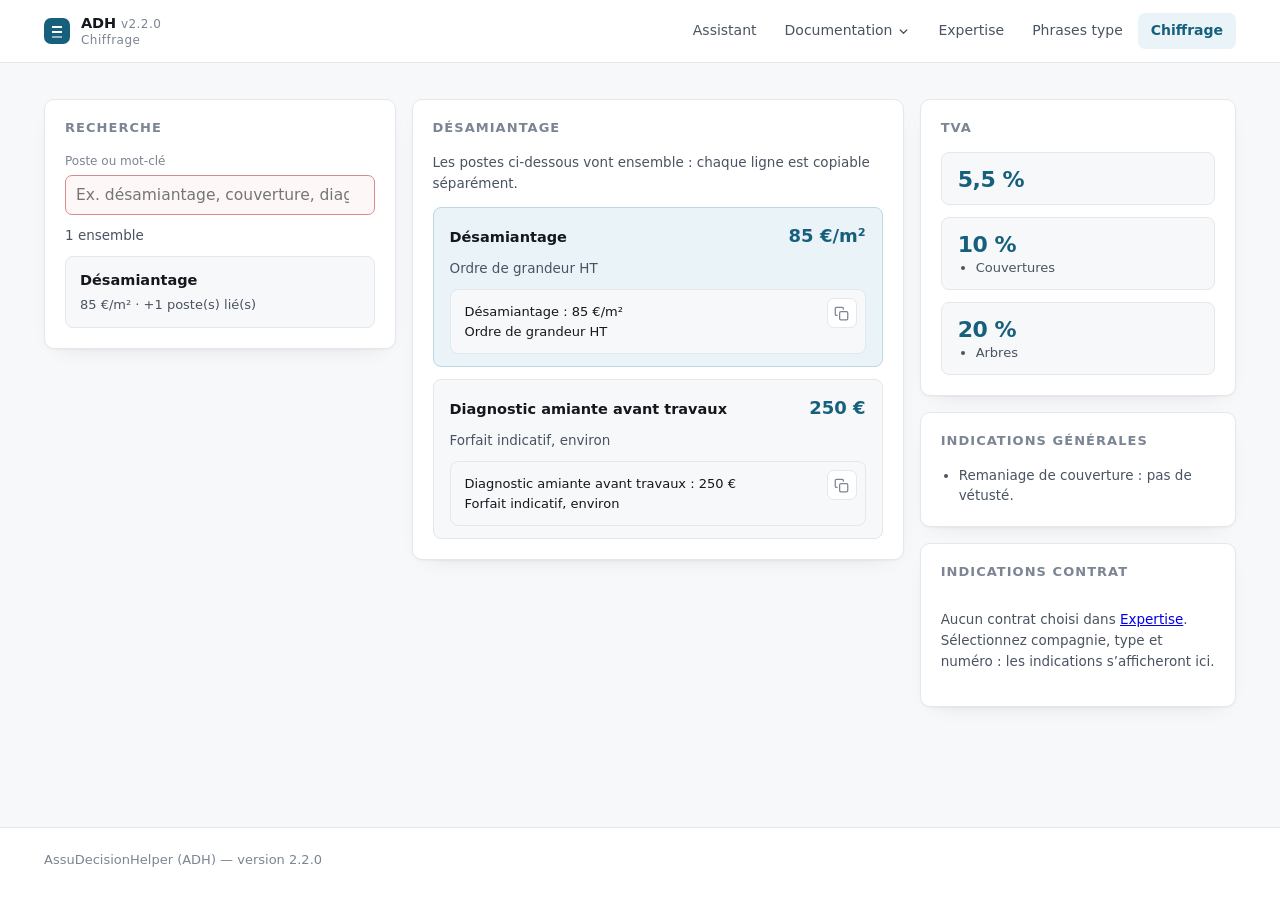
==== chiffrage.html @ a2f2d619 "TOUUTT" ====
<!doctype html>
<html lang="fr">
  <head>
    <meta charset="utf-8" />
    <meta name="viewport" content="width=device-width, initial-scale=1" />
    <title>ADH — Chiffrage</title>
    <meta
      name="description"
      content="Base de recherche de prix indicatifs : postes liés, TVA et règles de chiffrage."
    />
    <link rel="stylesheet" href="assets/styles.css" />
  </head>
  <body class="page-expertise page-chiffrage">
    <header class="topbar">
      <div class="wrap wrap--wide topbar__inner">
        <a class="brand" href="index.html">
          <span class="brand__mark" aria-hidden="true"></span>
          <span class="brand__text">
            <strong>ADH <span class="brand__version" id="brand-version"></span></strong>
            <span>Chiffrage</span>
          </span>
        </a>
        <nav class="nav" id="nav-principal" aria-label="Navigation principale"></nav>
      </div>
    </header>

    <main class="wrap wrap--wide">
      <p id="chf-erreur" class="exp-erreur" hidden></p>

      <div class="chf-layout">
        <section class="exp-card chf-recherche" aria-labelledby="titre-recherche">
          <h2 id="titre-recherche">Recherche</h2>
          <label class="field chf-recherche__champ">
            <span class="field__label">Poste ou mot-clé</span>
            <input
              id="chf-query"
              class="field__input saisie"
              type="search"
              placeholder="Ex. désamiantage, couverture, diagnostic…"
              autocomplete="off"
              spellcheck="false"
            />
          </label>
          <p id="chf-compteur" class="muted small chf-compteur" aria-live="polite"></p>
          <ul id="chf-resultats" class="chf-resultats" role="listbox" aria-label="Ensembles de postes"></ul>
        </section>

        <section class="exp-card chf-detail" aria-labelledby="titre-detail" hidden>
          <h2 id="titre-detail">Postes liés</h2>
          <p id="chf-detail-intro" class="muted small"></p>
          <div id="chf-postes" class="chf-postes"></div>
        </section>

        <aside class="chf-aide">
          <section class="exp-card" aria-labelledby="titre-tva">
            <h2 id="titre-tva">TVA</h2>
            <div id="chf-tva" class="exp-chiffrage__grille"></div>
          </section>
          <section class="exp-card" aria-labelledby="titre-indic">
            <h2 id="titre-indic">Indications générales</h2>
            <div id="chf-indic"></div>
          </section>
          <section class="exp-card chf-contrat" aria-labelledby="titre-contrat">
            <h2 id="titre-contrat">Indications contrat</h2>
            <p id="chf-contrat-ref" class="chf-contrat__ref muted small"></p>
            <div id="chf-contrat-corps"></div>
          </section>
        </aside>
      </div>
    </main>

    <footer class="footer">
      <div class="wrap wrap--wide footer__inner">
        <p class="footer__meta" id="footer-version"></p>
      </div>
    </footer>

    <script src="assets/version.js"></script>
    <script src="assets/nav.js"></script>
    <script src="assets/copie.js"></script>
    <script src="assets/contrat-actif.js"></script>
    <script src="assets/chiffrage-moteur.js"></script>
    <script src="assets/chiffrage.js"></script>
  </body>
</html>
---- assets/styles.css ----
/* ============================================================
   Aide à la décision conventionnelle — feuille de style
   Parti pris : clair, sobre, dense en information mais aéré.
   ============================================================ */

:root {
  --ink: #14181d;
  --ink-soft: #4a5361;
  --ink-faint: #7c8593;
  --line: #e4e7ec;
  --line-soft: #eef0f4;
  --bg: #ffffff;
  --bg-soft: #f7f8fa;
  --accent: #17607d;
  --accent-soft: #eaf3f7;
  --accent-line: #bcd8e3;

  --irsi: #17607d;
  --irsi-bg: #eaf3f7;
  --cidecop: #1d6b52;
  --cidecop-bg: #e9f4ef;
  --cidepiec: #8a5314;
  --cidepiec-bg: #fbf1e3;
  --neutre: #5a6472;
  --neutre-bg: #f2f4f7;

  --radius: 10px;
  --shadow: 0 1px 2px rgba(20, 24, 29, 0.04), 0 8px 24px -16px rgba(20, 24, 29, 0.18);
}

* {
  box-sizing: border-box;
}

html {
  -webkit-text-size-adjust: 100%;
}

body {
  margin: 0;
  min-height: 100vh;
  display: flex;
  flex-direction: column;
  background: var(--bg-soft);
  color: var(--ink);
  font-family: "Segoe UI", system-ui, -apple-system, "Helvetica Neue", Arial, sans-serif;
  font-size: 15.5px;
  line-height: 1.55;
  -webkit-font-smoothing: antialiased;
}

.wrap {
  max-width: 1080px;
  margin: 0 auto;
  padding: 0 24px;
}
.wrap--wide {
  max-width: 1240px;
}

.sr-only {
  position: absolute;
  width: 1px;
  height: 1px;
  overflow: hidden;
  clip: rect(0 0 0 0);
  white-space: nowrap;
}

.muted {
  color: var(--ink-soft);
}
.small {
  font-size: 13.5px;
}

/* ---------------- Barre supérieure ---------------- */

.topbar {
  background: var(--bg);
  border-bottom: 1px solid var(--line);
  position: sticky;
  top: 0;
  z-index: 10;
}

.topbar__inner {
  display: flex;
  align-items: center;
  justify-content: space-between;
  gap: 24px;
  min-height: 62px;
  flex-wrap: wrap;
}

.brand {
  display: flex;
  align-items: center;
  gap: 11px;
}

.brand__mark {
  width: 26px;
  height: 26px;
  border-radius: 7px;
  background: var(--accent);
  position: relative;
  flex: none;
}
.brand__mark::after {
  content: "";
  position: absolute;
  inset: 8px 8px auto 8px;
  height: 2px;
  background: #fff;
  box-shadow: 0 5px 0 #fff, 0 10px 0 rgba(255, 255, 255, 0.55);
}

.brand__text {
  display: flex;
  flex-direction: column;
  line-height: 1.25;
}
.brand__text strong {
  font-size: 14.5px;
  font-weight: 600;
  letter-spacing: -0.01em;
}
.brand__text span {
  font-size: 12px;
  color: var(--ink-faint);
  letter-spacing: 0.04em;
}

a.brand {
  text-decoration: none;
  color: inherit;
}
a.tab {
  text-decoration: none;
}

/* Navigation principale : rendue par assets/nav.js, donc identique partout.
   Toutes les destinations portent la même classe .tab, qu'elles mènent à une
   autre page ou à une vue de l'assistant. */
.nav {
  display: flex;
  align-items: center;
  gap: 2px;
  flex-wrap: wrap;
  margin-left: auto;
}

.tab {
  appearance: none;
  border: 0;
  background: none;
  font: inherit;
  font-size: 14px;
  color: var(--ink-soft);
  padding: 7px 13px;
  border-radius: 7px;
  cursor: pointer;
  white-space: nowrap;
}
.tab:hover {
  background: var(--bg-soft);
  color: var(--ink);
}
.tab:focus-visible {
  outline: 2px solid var(--accent);
  outline-offset: -2px;
}
.tab.is-active {
  background: var(--accent-soft);
  color: var(--accent);
  font-weight: 600;
}

.nav__menu {
  position: relative;
}
.nav__declencheur {
  display: inline-flex;
  align-items: center;
  gap: 5px;
}
.nav__chevron {
  width: 13px;
  height: 13px;
  flex: none;
}
@media (prefers-reduced-motion: no-preference) {
  .nav__chevron {
    transition: transform 0.15s ease;
  }
}
.nav__menu.is-open .nav__chevron {
  transform: rotate(180deg);
}

.nav__liste {
  position: absolute;
  top: calc(100% + 6px);
  right: 0;
  z-index: 20;
  min-width: 250px;
  margin: 0;
  padding: 5px;
  list-style: none;
  background: var(--bg);
  border: 1px solid var(--line);
  border-radius: 9px;
  box-shadow: var(--shadow);
}
/* Une entrée de menu est un bouton sur l'assistant et un lien ailleurs : sans
   la remise à plat que porte .tab, le bouton garderait l'habillage natif et le
   lien son soulignement, et les deux pages n'auraient pas le même menu. */
.nav__item {
  display: grid;
  gap: 1px;
  width: 100%;
  text-align: left;
  white-space: normal;
  padding: 8px 11px;
}
.nav__item:hover,
.nav__item:focus-visible {
  background: var(--bg-soft);
}
.nav__item.is-active {
  background: var(--accent-soft);
}
.nav__item-titre {
  font-size: 14px;
  color: var(--ink);
}
.nav__item.is-active .nav__item-titre {
  color: var(--accent);
}
.nav__item-apercu {
  font-size: 12px;
  color: var(--ink-faint);
  font-weight: 400;
}

/* ---------------- Mise en page ---------------- */

/* Sélecteur composé : main porte aussi .wrap, dont le padding l'emporterait
   sur un simple sélecteur de type et écraserait le retrait vertical. */
main.wrap {
  flex: 1;
  padding: 36px 24px 60px;
}

.layout {
  display: grid;
  grid-template-columns: minmax(0, 1fr) 280px;
  gap: 28px;
  align-items: start;
}

@media (max-width: 880px) {
  .layout {
    grid-template-columns: minmax(0, 1fr);
  }
  .layout__side {
    order: -1;
  }
}

.pagehead {
  margin-bottom: 26px;
}
.pagehead h1 {
  font-size: 22px;
  font-weight: 600;
  letter-spacing: -0.015em;
  margin: 0 0 6px;
}
.pagehead p {
  margin: 0;
  max-width: 62ch;
}

/* ---------------- Carte de question ---------------- */

.card {
  background: var(--bg);
  border: 1px solid var(--line);
  border-radius: var(--radius);
  box-shadow: var(--shadow);
  padding: 28px 30px 30px;
}

.step {
  font-size: 12px;
  font-weight: 600;
  letter-spacing: 0.08em;
  text-transform: uppercase;
  color: var(--ink-faint);
  margin-bottom: 10px;
}

.question {
  font-size: 20px;
  font-weight: 600;
  letter-spacing: -0.015em;
  margin: 0 0 8px;
}

.hint {
  margin: 0 0 22px;
  color: var(--ink-soft);
  font-size: 14px;
  max-width: 66ch;
}

.options {
  display: grid;
  gap: 8px;
}

.option {
  display: flex;
  align-items: flex-start;
  gap: 13px;
  width: 100%;
  text-align: left;
  font: inherit;
  color: inherit;
  background: var(--bg);
  border: 1px solid var(--line);
  border-radius: 8px;
  padding: 13px 15px;
  cursor: pointer;
  transition: border-color 0.12s, background 0.12s, box-shadow 0.12s;
}
.option:hover {
  border-color: var(--accent-line);
  background: #fcfdfe;
}
.option:focus-visible {
  outline: 2px solid var(--accent);
  outline-offset: 1px;
}

.option__key {
  flex: none;
  width: 21px;
  height: 21px;
  border-radius: 5px;
  background: var(--bg-soft);
  border: 1px solid var(--line);
  color: var(--ink-faint);
  font-size: 11.5px;
  font-weight: 600;
  display: grid;
  place-items: center;
  margin-top: 1px;
}
.option:hover .option__key {
  background: var(--accent-soft);
  border-color: var(--accent-line);
  color: var(--accent);
}
.option--hinted {
  border-color: var(--accent);
  background: var(--accent-soft);
  box-shadow: 0 0 0 1px var(--accent-line);
}
.option--hinted .option__key {
  background: var(--accent);
  border-color: var(--accent);
  color: #fff;
}

.option__body {
  min-width: 0;
}
.option__label {
  font-weight: 550;
  font-size: 15px;
}
.option__hint {
  color: var(--ink-soft);
  font-size: 13.5px;
  margin-top: 2px;
}

.cardfoot {
  margin-top: 20px;
  padding-top: 16px;
  border-top: 1px solid var(--line-soft);
  display: flex;
  gap: 16px;
  align-items: center;
  flex-wrap: wrap;
}

.kbd {
  font-family: ui-monospace, "Cascadia Mono", Consolas, monospace;
  font-size: 11.5px;
  background: var(--bg-soft);
  border: 1px solid var(--line);
  border-radius: 4px;
  padding: 1px 5px;
  color: var(--ink-soft);
}

.linkbtn {
  appearance: none;
  border: 0;
  background: none;
  font: inherit;
  font-size: 13.5px;
  color: var(--accent);
  cursor: pointer;
  padding: 0;
  text-decoration: underline;
  text-decoration-color: var(--accent-line);
  text-underline-offset: 3px;
}
.linkbtn:hover {
  text-decoration-color: currentColor;
}

.btn {
  appearance: none;
  font: inherit;
  font-size: 14px;
  border: 1px solid var(--line);
  background: var(--bg);
  color: var(--ink);
  border-radius: 7px;
  padding: 8px 14px;
  cursor: pointer;
}
.btn:hover {
  border-color: var(--accent-line);
  background: #fcfdfe;
}
.btn--primary {
  background: var(--accent);
  border-color: var(--accent);
  color: #fff;
}
.btn--primary:hover {
  background: #14556f;
  border-color: #14556f;
}
.btn--tiny {
  font-size: 12.5px;
  padding: 4px 10px;
}

/* ---------------- Panneau latéral ---------------- */

.panel {
  background: var(--bg);
  border: 1px solid var(--line);
  border-radius: var(--radius);
  padding: 18px 20px 20px;
  margin-bottom: 16px;
}
.panel--quiet {
  background: transparent;
  border-style: dashed;
}
.panel h2 {
  font-size: 12px;
  font-weight: 600;
  letter-spacing: 0.08em;
  text-transform: uppercase;
  color: var(--ink-faint);
  margin: 0 0 12px;
}
.panel__head {
  display: flex;
  align-items: baseline;
  justify-content: space-between;
  gap: 12px;
}
.panel__head h2 {
  margin-bottom: 12px;
}

.trail {
  list-style: none;
  margin: 0;
  padding: 0;
  display: grid;
  gap: 2px;
}
.trail:empty {
  display: none;
}

.trail__item {
  display: block;
  width: 100%;
  text-align: left;
  font: inherit;
  background: none;
  border: 0;
  border-left: 2px solid var(--line);
  padding: 5px 0 6px 12px;
  cursor: pointer;
  border-radius: 0 5px 5px 0;
}
.trail__item:hover {
  background: var(--bg-soft);
  border-left-color: var(--accent);
}
.trail__item dl {
  margin: 0;
}
.trail__item dt {
  font-size: 11.5px;
  color: var(--ink-faint);
  letter-spacing: 0.01em;
}
.trail__item dd {
  margin: 0;
  font-size: 13.5px;
  font-weight: 550;
  color: var(--ink);
}

.reperes {
  margin: 0 0 10px;
  display: grid;
  gap: 7px;
}
.reperes > div {
  display: flex;
  justify-content: space-between;
  gap: 10px;
  font-size: 13px;
  padding-bottom: 6px;
  border-bottom: 1px solid var(--line-soft);
}
.reperes > div:last-child {
  border-bottom: 0;
  padding-bottom: 0;
}
.reperes dt {
  color: var(--ink-soft);
}
.reperes dd {
  margin: 0;
  font-variant-numeric: tabular-nums;
  font-weight: 550;
  text-align: right;
}

/* ---------------- Résultat ---------------- */

.result {
  background: var(--bg);
  border: 1px solid var(--line);
  border-radius: var(--radius);
  box-shadow: var(--shadow);
  overflow: hidden;
}

/* La carte reçoit le focus au rendu pour les lecteurs d'écran : pas d'anneau visible. */
.result:focus {
  outline: none;
}

.result__head {
  padding: 24px 30px 22px;
  border-bottom: 1px solid var(--line-soft);
  border-top: 3px solid var(--tone, var(--accent));
  background: var(--tone-bg, var(--accent-soft));
}

.result__eyebrow {
  display: flex;
  align-items: center;
  gap: 9px;
  margin-bottom: 8px;
}
.result__code {
  font-size: 12px;
  font-weight: 700;
  letter-spacing: 0.1em;
  text-transform: uppercase;
  color: var(--tone, var(--accent));
}
.badge {
  font-size: 11.5px;
  font-weight: 600;
  padding: 2px 8px;
  border-radius: 20px;
  background: rgba(255, 255, 255, 0.75);
  border: 1px solid var(--tone-line, var(--accent-line));
  color: var(--tone, var(--accent));
}

.result__title {
  font-size: 21px;
  font-weight: 600;
  letter-spacing: -0.018em;
  margin: 0 0 3px;
}
.result__sub {
  margin: 0 0 12px;
  font-size: 13.5px;
  color: var(--ink-soft);
}
.result__lead {
  margin: 0;
  font-size: 15px;
  max-width: 70ch;
}

.result__body {
  padding: 24px 30px 8px;
}

.block {
  padding-bottom: 22px;
  margin-bottom: 22px;
  border-bottom: 1px solid var(--line-soft);
}
.block:last-child {
  border-bottom: 0;
}
.block > h3 {
  font-size: 12px;
  font-weight: 600;
  letter-spacing: 0.08em;
  text-transform: uppercase;
  color: var(--ink-faint);
  margin: 0 0 10px;
}
.block p {
  margin: 0 0 8px;
  max-width: 74ch;
}
.block p:last-child {
  margin-bottom: 0;
}

.list {
  margin: 0;
  padding-left: 0;
  list-style: none;
  display: grid;
  gap: 7px;
  max-width: 74ch;
}
.list li {
  position: relative;
  padding-left: 18px;
}
.list li::before {
  content: "";
  position: absolute;
  left: 3px;
  top: 0.62em;
  width: 5px;
  height: 5px;
  border-radius: 50%;
  background: var(--accent-line);
}

.list--num {
  counter-reset: s;
}
.list--num li {
  padding-left: 26px;
  counter-increment: s;
}
.list--num li::before {
  content: counter(s);
  background: var(--bg-soft);
  border: 1px solid var(--line);
  color: var(--ink-soft);
  width: 18px;
  height: 18px;
  border-radius: 5px;
  top: 0.18em;
  left: 0;
  font-size: 11px;
  font-weight: 600;
  display: grid;
  place-items: center;
  line-height: 1;
}

.callout {
  background: #fffdf7;
  border: 1px solid #f0e4c8;
  border-radius: 8px;
  padding: 14px 16px;
}
.callout > h3 {
  color: #8a6b14;
}
.callout .list li::before {
  background: #d9bb6a;
}

.spotlight {
  display: flex;
  align-items: center;
  gap: 12px;
  background: var(--bg-soft);
  border: 1px solid var(--line);
  border-radius: 8px;
  padding: 14px 16px;
}
.spotlight__label {
  font-size: 11.5px;
  font-weight: 600;
  letter-spacing: 0.07em;
  text-transform: uppercase;
  color: var(--ink-faint);
  flex: none;
}
.spotlight__value {
  font-weight: 600;
  font-size: 15px;
}
@media (max-width: 620px) {
  .spotlight {
    flex-direction: column;
    align-items: flex-start;
    gap: 4px;
  }
}

.result__foot {
  padding: 18px 30px 22px;
  border-top: 1px solid var(--line-soft);
  background: #fcfcfd;
  display: flex;
  gap: 10px;
  flex-wrap: wrap;
}

/* ---------------- Fiches ---------------- */

.fiches {
  display: grid;
  gap: 16px;
  margin-top: 26px;
}

.fiche {
  background: var(--bg);
  border: 1px solid var(--line);
  border-left: 3px solid var(--tone, var(--accent));
  border-radius: var(--radius);
  padding: 22px 26px 24px;
}
.fiche__code {
  font-size: 12px;
  font-weight: 700;
  letter-spacing: 0.1em;
  text-transform: uppercase;
  color: var(--tone, var(--accent));
}
.fiche h2 {
  font-size: 18px;
  font-weight: 600;
  letter-spacing: -0.015em;
  margin: 4px 0 2px;
  text-transform: none;
  color: var(--ink);
}
.fiche__nom {
  font-size: 13.5px;
  color: var(--ink-soft);
  margin: 0 0 10px;
}
.fiche__lead {
  margin: 0 0 18px;
  max-width: 76ch;
}
.fiche__grid {
  display: grid;
  gap: 18px;
}
@media (min-width: 760px) {
  .fiche__grid {
    grid-template-columns: repeat(auto-fit, minmax(240px, 1fr));
  }
}
.fiche__grid h3 {
  font-size: 12px;
  font-weight: 600;
  letter-spacing: 0.08em;
  text-transform: uppercase;
  color: var(--ink-faint);
  margin: 0 0 8px;
}

/* ---------------- Comparatif ---------------- */

.table-scroll {
  overflow-x: auto;
  border: 1px solid var(--line);
  border-radius: var(--radius);
  background: var(--bg);
}

.compare {
  border-collapse: collapse;
  width: 100%;
  min-width: 720px;
  font-size: 13.5px;
}
.compare th,
.compare td {
  text-align: left;
  padding: 11px 16px;
  border-bottom: 1px solid var(--line-soft);
  vertical-align: top;
}
.compare thead th {
  font-size: 11.5px;
  letter-spacing: 0.07em;
  text-transform: uppercase;
  color: var(--ink-faint);
  background: var(--bg-soft);
  font-weight: 600;
  white-space: nowrap;
}
.compare tbody th {
  color: var(--ink-soft);
  font-weight: 550;
  white-space: nowrap;
  width: 1%;
}
.compare tbody tr:last-child th,
.compare tbody tr:last-child td {
  border-bottom: 0;
}

/* ---------------- Sources ---------------- */

.reserves {
  background: #fffdf7;
  border: 1px solid #f0e4c8;
  border-radius: var(--radius);
  padding: 20px 24px 22px;
  margin-bottom: 30px;
}
.reserves h2 {
  font-size: 12px;
  font-weight: 600;
  letter-spacing: 0.08em;
  text-transform: uppercase;
  color: #8a6b14;
  margin: 0 0 14px;
}
.reserves__list {
  margin: 0;
  display: grid;
  gap: 12px;
}
@media (min-width: 780px) {
  /* Terme à gauche, portée de la réserve à droite. */
  .reserves__list {
    grid-template-columns: minmax(150px, 0.45fr) 1fr;
    gap: 13px 24px;
  }
}
.reserves__list dt {
  font-weight: 600;
  font-size: 14px;
}
.reserves__list dd {
  margin: 2px 0 0;
  font-size: 13.5px;
  color: var(--ink-soft);
}

.sources {
  display: grid;
  gap: 30px;
}

.srcgroup__titre {
  font-size: 12px;
  font-weight: 600;
  letter-spacing: 0.08em;
  text-transform: uppercase;
  color: var(--ink-faint);
  margin: 0 0 8px;
  padding-bottom: 8px;
  border-bottom: 1px solid var(--line);
}
.srcgroup__intro {
  margin: 0 0 16px;
  font-size: 13.5px;
  color: var(--ink-soft);
  max-width: 80ch;
}

.srclist {
  list-style: none;
  margin: 0;
  padding: 0;
  display: grid;
  gap: 12px;
}

.src {
  background: var(--bg);
  border: 1px solid var(--line);
  border-radius: 8px;
  padding: 15px 18px 16px;
}
.src--manquant {
  background: transparent;
  border-style: dashed;
}

.src__titre {
  font-size: 15px;
  font-weight: 600;
  color: var(--accent);
  text-decoration: none;
  border-bottom: 1px solid var(--accent-line);
  padding-bottom: 1px;
}
a.src__titre:hover {
  border-bottom-color: var(--accent);
}
.src--manquant .src__titre {
  color: var(--ink-soft);
  border-bottom: 0;
}

.src__meta {
  margin: 3px 0 0;
  font-size: 13px;
  color: var(--ink-faint);
}
.src__format {
  font-variant-numeric: tabular-nums;
}
.src__note {
  margin: 9px 0 0;
  font-size: 13.5px;
  color: var(--ink-soft);
  max-width: 84ch;
}
.src__url {
  margin: 9px 0 0;
  font-family: ui-monospace, "Cascadia Mono", Consolas, monospace;
  font-size: 11.5px;
  color: var(--ink-faint);
  word-break: break-all;
}

/* ---------------- Accueil novice ---------------- */

.intro {
  background: var(--bg);
  border: 1px solid var(--line);
  border-radius: var(--radius);
  padding: 16px 20px 14px;
  margin-bottom: 22px;
  box-shadow: var(--shadow);
}
.intro p {
  margin: 0 0 8px;
  max-width: 78ch;
}
.intro ul {
  margin: 0;
  padding-left: 18px;
  color: var(--ink-soft);
  font-size: 13.5px;
  display: grid;
  gap: 4px;
}
.intro .linkbtn {
  font-size: inherit;
}

.hint-link {
  display: inline-block;
  margin: -12px 0 18px;
  font-size: 13.5px;
}

/* ---------------- Saisie du montant ---------------- */

.montant-aide {
  display: grid;
  gap: 6px;
  margin: 0 0 18px;
  padding: 14px 16px;
  background: var(--bg-soft);
  border: 1px dashed var(--line);
  border-radius: 8px;
}
.montant-aide__label {
  font-size: 12px;
  font-weight: 600;
  letter-spacing: 0.06em;
  text-transform: uppercase;
  color: var(--ink-faint);
}
.montant-aide__input {
  font: inherit;
  font-variant-numeric: tabular-nums;
  width: 100%;
  max-width: 220px;
  border: 1px solid var(--line);
  border-radius: 7px;
  padding: 8px 10px;
  background: var(--bg);
}
.montant-aide__input:focus {
  outline: 2px solid var(--accent);
  outline-offset: 1px;
}
.montant-aide__lecture {
  margin: 2px 0 0;
}

/* ---------------- Dossier / textes à coller ---------------- */

.dossier,
.textes {
  padding: 22px 30px;
  border-top: 1px solid var(--line-soft);
}
.dossier h3,
.textes__head h3 {
  font-size: 12px;
  font-weight: 600;
  letter-spacing: 0.08em;
  text-transform: uppercase;
  color: var(--ink-faint);
  margin: 0 0 6px;
}
.dossier__grid {
  display: grid;
  gap: 12px;
  margin-top: 12px;
}
@media (min-width: 640px) {
  .dossier__grid {
    grid-template-columns: 1fr 1fr;
  }
}
.field {
  display: grid;
  gap: 4px;
}
/* display: grid ci-dessus l'emporterait sur la feuille du navigateur : sans
   cette règle, un champ masqué par l'attribut hidden resterait affiché. */
.field[hidden] {
  display: none;
}
.field__label {
  font-size: 12px;
  color: var(--ink-faint);
}
.field__input {
  font: inherit;
  border: 1px solid var(--line);
  border-radius: 7px;
  padding: 7px 10px;
  background: var(--bg);
  width: 100%;
}
.field__input:focus {
  outline: 2px solid var(--accent);
  outline-offset: 1px;
}

.textes__head {
  margin-bottom: 14px;
}
.texte {
  border: 1px solid var(--line);
  border-radius: 8px;
  margin-bottom: 10px;
  overflow: hidden;
  background: var(--bg-soft);
}
.texte:last-child {
  margin-bottom: 0;
}
.texte__barre {
  display: flex;
  justify-content: space-between;
  align-items: center;
  gap: 12px;
  padding: 8px 12px;
  background: var(--bg);
  border-bottom: 1px solid var(--line-soft);
}
.texte__barre h4 {
  margin: 0;
  font-size: 13.5px;
  font-weight: 600;
}
.texte__corps {
  margin: 0;
  padding: 12px 14px 14px;
  font-family: inherit;
  font-size: 13.5px;
  line-height: 1.5;
  white-space: pre-wrap;
  max-width: none;
}

/* ---------------- Guides métier ---------------- */

.guide-toc {
  display: flex;
  flex-wrap: wrap;
  gap: 8px;
  margin-bottom: 22px;
}
.guide-toc__item {
  font-size: 13.5px;
  color: var(--accent);
  text-decoration: none;
  border: 1px solid var(--accent-line);
  background: var(--accent-soft);
  border-radius: 20px;
  padding: 5px 12px;
}
.guide-toc__item:hover {
  border-color: var(--accent);
}

.guides {
  display: grid;
  gap: 16px;
}
.guide {
  background: var(--bg);
  border: 1px solid var(--line);
  border-radius: var(--radius);
  padding: 22px 26px 24px;
  scroll-margin-top: 80px;
}
.guide h2 {
  font-size: 18px;
  font-weight: 600;
  letter-spacing: -0.015em;
  margin: 0 0 8px;
  text-transform: none;
  color: var(--ink);
}
.guide__chapo {
  margin: 0 0 18px;
  max-width: 76ch;
  color: var(--ink-soft);
}
.guide__sec {
  margin-top: 18px;
}
.guide__sec h3 {
  font-size: 12px;
  font-weight: 600;
  letter-spacing: 0.08em;
  text-transform: uppercase;
  color: var(--ink-faint);
  margin: 0 0 8px;
}
.guide .table-scroll {
  margin: 4px 0 8px;
}

/* ---------------- Expertise (formulaire) ---------------- */

.exp-erreur {
  background: #fdf2f2;
  border: 1px solid #e8b4b4;
  color: #8a2b2b;
  border-radius: var(--radius);
  padding: 12px 16px;
  margin-bottom: 18px;
}

.exp-layout {
  display: grid;
  gap: 18px;
}
@media (min-width: 960px) {
  .exp-layout {
    grid-template-columns: minmax(280px, 1fr) minmax(0, 2fr);
    align-items: start;
  }
  .exp-col--fiche {
    z-index: 3;
  }
}

.exp-card {
  background: var(--bg);
  border: 1px solid var(--line);
  border-radius: var(--radius);
  box-shadow: var(--shadow);
  padding: 18px 20px 20px;
  margin-bottom: 16px;
  overflow: visible;
}
.exp-card h2 {
  font-size: 13px;
  font-weight: 650;
  letter-spacing: 0.08em;
  text-transform: uppercase;
  color: var(--ink-faint);
  margin: 0 0 14px;
}
.exp-card__head {
  display: flex;
  justify-content: space-between;
  align-items: center;
  gap: 12px;
  margin-bottom: 14px;
}
.exp-card__head h2 {
  margin: 0;
}

/* Grille des causes et circonstances : 10 colonnes, chaque champ déclarant sa
   largeur en HTML via data-largeur. Sous 760 px on retombe à deux colonnes et
   les largeurs ne s'appliquent plus, sinon un champ de 2/10 serait illisible. */
.exp-champs {
  display: grid;
  gap: 12px 14px;
  margin-bottom: 14px;
  grid-template-columns: repeat(2, minmax(0, 1fr));
}
@media (min-width: 760px) {
  .exp-champs {
    grid-template-columns: repeat(10, minmax(0, 1fr));
  }
  /* Échelle complète : toute valeur de 1 à 10 a sa règle, pour qu’un
     data-largeur écrit à la main ne puisse jamais rester sans effet. */
  .exp-champs > [data-largeur='1'] {
    grid-column: span 1;
  }
  .exp-champs > [data-largeur='2'] {
    grid-column: span 2;
  }
  .exp-champs > [data-largeur='3'] {
    grid-column: span 3;
  }
  .exp-champs > [data-largeur='4'] {
    grid-column: span 4;
  }
  .exp-champs > [data-largeur='5'] {
    grid-column: span 5;
  }
  .exp-champs > [data-largeur='6'] {
    grid-column: span 6;
  }
  .exp-champs > [data-largeur='7'] {
    grid-column: span 7;
  }
  .exp-champs > [data-largeur='8'] {
    grid-column: span 8;
  }
  .exp-champs > [data-largeur='9'] {
    grid-column: span 9;
  }
  .exp-champs > [data-largeur='10'] {
    grid-column: span 10;
  }
}
@media (max-width: 460px) {
  .exp-champs {
    grid-template-columns: minmax(0, 1fr);
  }
}

/* Cases des variantes de modèle. Elles partagent la rangée des champs voisins
   mais n'ont pas d'étiquette au-dessus : sans align-self, la coche se
   retrouverait à hauteur du libellé « Nom de la tempête » et non de sa saisie.
   D'où la boîte verticale d'un .field__input — mêmes marges, cadre transparent
   — collée en bas de la cellule : la coche tombe alors sur la ligne de saisie.
   Comme .field, il faut aussi rendre l'attribut hidden à nouveau décisif. */
.exp-cases {
  display: flex;
  flex-wrap: wrap;
  align-items: center;
  gap: 8px 20px;
  align-self: end;
  padding: 7px 0;
  border: 1px solid transparent;
}
.exp-cases[hidden] {
  display: none;
}
.exp-case {
  display: inline-flex;
  align-items: center;
  gap: 8px;
  font-size: 13px;
  cursor: pointer;
}
.exp-case input {
  width: 16px;
  height: 16px;
  margin: 0;
  accent-color: var(--accent);
}
.exp-case input:focus-visible {
  outline: 2px solid var(--accent);
  outline-offset: 1px;
}

.exp-grid {
  display: grid;
  gap: 12px;
  margin-bottom: 12px;
}

.saisie {
  border-color: #d98a8a !important;
  background: #fdf7f7 !important;
}

.combo {
  position: relative;
  display: block;
}
.combo.is-open {
  z-index: 50;
}
.combo__input {
  width: 100%;
  padding-right: 34px;
}
.combo__chevron {
  position: absolute;
  top: 0;
  right: 0;
  width: 34px;
  height: 100%;
  border: 0;
  background: transparent;
  color: var(--ink-soft);
  cursor: pointer;
  padding: 0;
  display: grid;
  place-items: center;
}
.combo__chevron svg {
  width: 14px;
  height: 14px;
  display: block;
  transition: transform 0.12s ease;
}
.combo.is-open .combo__chevron svg {
  transform: rotate(180deg);
}
.combo__list {
  position: absolute;
  left: 0;
  right: 0;
  top: calc(100% + 4px);
  z-index: 40;
  max-height: 240px;
  overflow: auto;
  margin: 0;
  padding: 4px;
  list-style: none;
  background: var(--bg);
  border: 1px solid var(--line);
  border-radius: 8px;
  box-shadow: var(--shadow);
}
.combo__item {
  padding: 8px 10px;
  border-radius: 6px;
  cursor: pointer;
  font-size: 14px;
}
.combo__item:hover,
.combo__item.is-active {
  background: var(--accent-soft);
}
.combo__item.is-selected {
  font-weight: 600;
  color: var(--accent);
}
.combo__vide {
  padding: 8px 10px;
  color: var(--ink-faint);
  font-size: 13.5px;
}

/* Champ calculé : bleu, et copiable d'un clic sur toute sa surface, comme une
   carte de la page Phrases type. Pas de !important : .calcule est déclarée
   après .field__input, elle l'emporte déjà — et les classes d'état pourraient
   sinon ne plus rien peser. */
.calcule,
output.calcule {
  display: block;
  border-color: #7aa7c9;
  background: #f3f8fc;
  min-height: 38px;
  white-space: pre-wrap;
}
.calcule-wrap {
  position: relative;
}
.calcule-wrap.has-texte {
  cursor: pointer;
}
.calcule-wrap.has-texte:hover .calcule {
  border-color: #5b90b8;
  background: #eaf2f9;
}
.calcule-wrap.is-copie .calcule {
  border-color: #b7dbcb;
  background: #e8f0e9;
}
.calcule-wrap.is-echec .calcule {
  border-color: #e6c2c2;
  background: #fbeceb;
}
/* Place réservée au bouton (30 px + 5 px de marge) pour que le texte ne passe
   pas dessous. */
.calcule-wrap .calcule {
  padding-right: 42px;
}
/* Le bouton d'un champ calculé EST celui des cartes copiables : .calcule-copy
   ne fait que le positionner. Aucune propriété d'apparence ici, sinon les deux
   écrans n'auraient pas le même bouton. */
.calcule-copy {
  position: absolute;
  top: 50%;
  right: 5px;
  transform: translateY(-50%);
}
/* Rien à copier, pas de bouton : c'est un comportement, pas un style. */
.calcule-wrap:not(.has-texte) .calcule-copy {
  display: none;
}
.calcule-wrap:has(.exp-texte) .calcule-copy {
  top: 8px;
  transform: none;
}

.exp-texte {
  border: 1px solid #7aa7c9;
  border-radius: 7px;
  background: #f3f8fc;
  padding: 12px 14px;
  font-size: 14px;
  line-height: 1.55;
  white-space: pre-wrap;
  min-height: 4.5em;
  margin: 0 0 12px;
}
pre.exp-texte {
  font-family: inherit;
  margin-top: 12px;
}

.exp-copies {
  display: grid;
  gap: 8px;
}

.exp-pile {
  display: grid;
  gap: 12px;
}
.exp-poste {
  display: grid;
  gap: 8px;
  padding-bottom: 12px;
  border-bottom: 1px solid var(--line-soft);
}
.exp-poste:last-child {
  border-bottom: 0;
  padding-bottom: 0;
}
.exp-poste__ligne {
  display: grid;
  gap: 4px;
}
.exp-poste__label {
  font-size: 12px;
  color: var(--ink-faint);
}
/* ---------------- Phrases type ---------------- */

.phrases-cols {
  display: grid;
  gap: 16px;
  grid-template-columns: repeat(auto-fit, minmax(340px, 1fr));
  align-items: start;
}
/* C'est le gap de la grille qui espace les sections : la marge de .exp-card
   s'y ajouterait et doublerait l'écart entre deux rangées. */
.phrases-cols > .exp-card {
  margin-bottom: 0;
}
.phrases-pile {
  display: grid;
  gap: 8px;
}

/* Carte copiable : le texte, et le bouton en haut à droite. Le padding droit
   réserve la place du bouton pour que le texte ne passe pas dessous. */
.copie {
  position: relative;
  background: var(--bg-soft);
  border: 1px solid var(--line);
  border-radius: 8px;
  padding: 12px 46px 12px 14px;
  cursor: pointer;
  transition: background 0.12s ease, border-color 0.12s ease;
}
.copie:hover {
  background: #eceef2;
}
.copie.is-copie {
  background: #e8f0e9;
  border-color: #b7dbcb;
}
.copie.is-echec {
  background: #fbeceb;
  border-color: #e6c2c2;
}
.copie__texte {
  margin: 0;
  font-size: 14px;
  line-height: 1.5;
  color: var(--ink);
  white-space: pre-wrap;
}
.copie__bouton {
  position: absolute;
  top: 8px;
  right: 8px;
  display: grid;
  place-items: center;
  width: 30px;
  height: 30px;
  padding: 0;
  appearance: none;
  border: 1px solid var(--line);
  border-radius: 7px;
  background: var(--bg);
  color: var(--ink-faint);
  cursor: pointer;
}
.copie__bouton:hover {
  color: var(--accent);
  border-color: var(--accent-line);
}
.copie__bouton:focus-visible {
  outline: 2px solid var(--accent);
  outline-offset: 1px;
}
.copie__bouton.is-fait {
  color: var(--cidecop);
  border-color: #b7dbcb;
  background: var(--cidecop-bg);
}
.copie__icone {
  width: 15px;
  height: 15px;
  grid-area: 1 / 1;
}
/* Les deux icônes se superposent dans la même cellule : on bascule laquelle
   est visible, sans que le bouton change de taille. */
.copie__icone--fait,
.copie__bouton.is-fait .copie__icone--copier {
  opacity: 0;
  transform: scale(0.7);
}
.copie__bouton.is-fait .copie__icone--fait {
  opacity: 1;
  transform: scale(1);
}
@media (prefers-reduced-motion: no-preference) {
  .copie__icone {
    transition: opacity 0.15s ease, transform 0.15s ease;
  }
}

/* Squelettes d'attente : occupent la place du contenu à venir, pour que le
   formulaire ne saute pas au moment où les données arrivent. */
.skel {
  display: block;
  border-radius: 6px;
  background: linear-gradient(90deg, var(--line-soft) 25%, var(--line) 37%, var(--line-soft) 63%);
  background-size: 400% 100%;
  animation: skel-glisse 1.4s ease-in-out infinite;
}
.skel--champ {
  height: 38px;
  border-radius: 8px;
}
.skel--label {
  height: 10px;
  margin-bottom: 2px;
}
.skel--texte {
  height: 13px;
  margin-bottom: 8px;
}
.skel--bloc {
  height: 76px;
  border-radius: 8px;
}
@keyframes skel-glisse {
  from {
    background-position: 100% 0;
  }
  to {
    background-position: 0 0;
  }
}
@media (prefers-reduced-motion: reduce) {
  .skel {
    animation: none;
    background: var(--line-soft);
  }
}

.exp-poste__note {
  margin: 0;
  font-size: 12.5px;
  line-height: 1.5;
  color: var(--ink-soft);
}

/* Qualité de la donnée : verifie / source_secondaire / deduit / a_verifier. */
.exp-statut {
  justify-self: start;
  font-size: 11px;
  font-weight: 600;
  letter-spacing: 0.04em;
  text-transform: uppercase;
  padding: 2px 8px;
  border-radius: 20px;
  border: 1px solid var(--neutre);
  color: var(--neutre);
  background: var(--neutre-bg);
}
.exp-statut--verifie {
  border-color: #b7dbcb;
  color: var(--cidecop);
  background: var(--cidecop-bg);
}
.exp-statut--deduit,
.exp-statut--source_secondaire {
  border-color: #e0cba6;
  color: var(--cidepiec);
  background: var(--cidepiec-bg);
}
.exp-statut--a_verifier {
  border-color: #e6c2c2;
  color: #96341f;
  background: #fbeceb;
}

.exp-detail {
  font-size: 13px;
  border: 1px solid var(--line);
  border-radius: 8px;
  background: var(--bg-soft);
}
.exp-detail > summary {
  cursor: pointer;
  padding: 7px 12px;
  font-size: 12.5px;
  color: var(--accent);
}
.exp-detail > summary:focus-visible {
  outline: 2px solid var(--accent);
  outline-offset: 1px;
}
.exp-detail__liste {
  margin: 0;
  padding: 0 12px 10px;
  display: grid;
  gap: 2px 12px;
  grid-template-columns: minmax(7em, auto) 1fr;
}
.exp-detail__liste dt {
  font-size: 12px;
  color: var(--ink-faint);
}
.exp-detail__liste dd {
  margin: 0;
  line-height: 1.45;
}

.exp-motif {
  margin: 12px 0 0;
  font-size: 13px;
  color: var(--ink-soft);
}
.exp-source {
  display: grid;
  gap: 6px;
  margin-top: 12px;
}
.exp-source:empty {
  margin-top: 0;
}
.exp-source__entete {
  display: flex;
  align-items: center;
  gap: 8px;
}
.exp-source__corps {
  margin: 0;
  font-size: 13px;
  line-height: 1.5;
}
.exp-source__corps--absente {
  color: var(--ink-faint);
}
.exp-source__meta {
  color: var(--ink-faint);
}
.exp-source__remarque {
  margin: 0;
  font-size: 12.5px;
  line-height: 1.5;
  color: var(--ink-soft);
  border-left: 2px solid var(--line);
  padding-left: 10px;
}

.exp-vigilance {
  display: grid;
  gap: 6px;
  margin-top: 14px;
  padding-top: 14px;
  border-top: 1px solid var(--line-soft);
}
.exp-vigilance:empty {
  margin-top: 0;
  padding-top: 0;
  border-top: 0;
}
.exp-vigilance__liste {
  margin: 0;
  padding-left: 18px;
  display: grid;
  gap: 6px;
  font-size: 12.5px;
  line-height: 1.5;
  color: var(--ink-soft);
}

.pagehead code {
  font-size: 12.5px;
  background: var(--bg-soft);
  border: 1px solid var(--line);
  border-radius: 4px;
  padding: 1px 5px;
}

textarea.field__input {
  resize: vertical;
  min-height: 58px;
}

/* ---------------- Aide chiffrage (barre sous le formulaire) ---------------- */

.exp-dock {
  margin: 8px 0 28px;
  background: var(--bg);
  border: 1px solid var(--line);
  border-radius: var(--radius);
  box-shadow: var(--shadow);
  overflow: hidden;
}
.exp-dock__barre {
  display: flex;
  flex-wrap: wrap;
  gap: 2px;
  padding: 8px 10px;
  background: var(--bg-soft);
  border-bottom: 1px solid var(--line);
}
.exp-dock.is-replie .exp-dock__barre {
  border-bottom: 0;
}
.exp-dock__cat {
  appearance: none;
  border: 0;
  background: none;
  font: inherit;
  font-size: 13.5px;
  color: var(--ink-soft);
  padding: 7px 14px;
  border-radius: 7px;
  cursor: pointer;
}
.exp-dock__cat:hover {
  background: var(--bg);
  color: var(--ink);
}
.exp-dock__cat:focus-visible {
  outline: 2px solid var(--accent);
  outline-offset: -2px;
}
.exp-dock__cat.is-active {
  background: var(--accent-soft);
  color: var(--accent);
  font-weight: 600;
}
.exp-dock__panneau {
  padding: 18px 20px 20px;
  display: grid;
  gap: 22px;
}
.exp-chiffrage__bloc h3 {
  font-size: 13px;
  font-weight: 650;
  letter-spacing: 0.08em;
  text-transform: uppercase;
  color: var(--ink-faint);
  margin: 0 0 12px;
}
.exp-chiffrage__grille {
  display: grid;
  gap: 12px;
  grid-template-columns: repeat(auto-fit, minmax(220px, 1fr));
  align-items: start;
}
.exp-tva {
  background: var(--bg-soft);
  border: 1px solid var(--line);
  border-radius: 8px;
  padding: 14px 16px 12px;
}
.exp-tva__taux {
  font-size: 22px;
  font-weight: 650;
  letter-spacing: -0.02em;
  color: var(--accent);
  line-height: 1.15;
}
.exp-tva__titre {
  margin: 2px 0 10px;
  font-size: 13.5px;
  font-weight: 600;
  color: var(--ink);
}
.exp-chiffrage__liste {
  margin: 0;
  padding-left: 18px;
  display: grid;
  gap: 6px;
  font-size: 13.5px;
  line-height: 1.5;
  color: var(--ink-soft);
}
.exp-tva .exp-chiffrage__liste {
  font-size: 13px;
}
.exp-chiffrage__vide {
  margin: 0;
}

@media print {
  .exp-dock {
    display: none !important;
  }
}

/* ---------------- Page Chiffrage ---------------- */

.chf-layout {
  display: grid;
  gap: 16px;
  align-items: start;
}
@media (min-width: 960px) {
  .chf-layout {
    grid-template-columns: minmax(280px, 1fr) minmax(0, 1.4fr) minmax(240px, 0.9fr);
  }
  .chf-aide {
    display: grid;
    gap: 16px;
    align-content: start;
  }
  .chf-aide > .exp-card {
    margin-bottom: 0;
  }
}
.chf-recherche__champ {
  margin-bottom: 10px;
}
.chf-compteur {
  margin: 0 0 10px;
}
.chf-resultats {
  list-style: none;
  margin: 0;
  padding: 0;
  display: grid;
  gap: 6px;
}
.chf-resultat__btn {
  appearance: none;
  width: 100%;
  border: 1px solid var(--line);
  border-radius: 8px;
  background: var(--bg-soft);
  padding: 12px 14px;
  cursor: pointer;
  text-align: left;
  display: grid;
  gap: 4px;
  font: inherit;
  color: inherit;
}
.chf-resultat__btn:hover {
  background: #eceef2;
  border-color: var(--accent-line);
}
.chf-resultat__btn.is-active {
  background: var(--accent-soft);
  border-color: var(--accent-line);
}
.chf-resultat__btn:focus-visible {
  outline: 2px solid var(--accent);
  outline-offset: 1px;
}
.chf-resultat__titre {
  font-weight: 600;
  font-size: 14.5px;
}
.chf-resultat__montant {
  font-size: 13px;
  color: var(--ink-soft);
}
.chf-postes {
  display: grid;
  gap: 12px;
}
.chf-poste {
  border: 1px solid var(--line);
  border-radius: 8px;
  padding: 14px 16px 12px;
  background: var(--bg-soft);
}
.chf-poste--principal {
  border-color: var(--accent-line);
  background: var(--accent-soft);
}
.chf-poste__entete {
  display: flex;
  justify-content: space-between;
  align-items: baseline;
  gap: 12px;
  flex-wrap: wrap;
  margin-bottom: 8px;
}
.chf-poste__libelle {
  margin: 0;
  font-size: 14.5px;
  font-weight: 600;
}
.chf-poste__montant {
  font-size: 18px;
  font-weight: 650;
  color: var(--accent);
  font-variant-numeric: tabular-nums;
  white-space: nowrap;
}
.chf-poste__note {
  margin: 0 0 10px;
}
.chf-poste__copie {
  margin-top: 4px;
}
.chf-poste__copie .copie__texte {
  font-size: 13px;
}
.chf-contrat__ref {
  margin: 0 0 12px;
  line-height: 1.45;
}
.chf-contrat__ref strong {
  color: var(--ink);
  font-weight: 600;
}
.chf-contrat__alerte {
  margin: 0;
}
#chf-contrat-corps {
  display: grid;
  gap: 8px;
}
#chf-contrat-corps .copie__texte {
  font-size: 13.5px;
}

/* ---------------- Pied de page ---------------- */

.footer {
  border-top: 1px solid var(--line);
  background: var(--bg);
  padding: 22px 0 30px;
}
.footer__inner {
  display: flex;
  justify-content: space-between;
  align-items: flex-end;
  gap: 24px;
  flex-wrap: wrap;
}
.footer p {
  margin: 0;
  font-size: 13px;
  color: var(--ink-faint);
  max-width: 90ch;
}
.footer__meta {
  white-space: nowrap;
  font-variant-numeric: tabular-nums;
}

.brand__version {
  font-weight: 500;
  color: var(--ink-faint);
  font-variant-numeric: tabular-nums;
  font-size: 12.5px;
}

/* ---------------- Impression ---------------- */

@media print {
  body {
    background: #fff;
    font-size: 11pt;
  }
  .topbar,
  .footer,
  .result__foot,
  .panel--quiet,
  #reset,
  .cardfoot,
  .intro,
  .dossier,
  .texte__barre .btn,
  .montant-aide,
  .exp-card__head .btn {
    display: none !important;
  }
  .layout {
    grid-template-columns: 1fr;
  }
  .result,
  .panel {
    box-shadow: none;
    break-inside: avoid;
  }
  .result__head {
    background: #fff;
  }
}
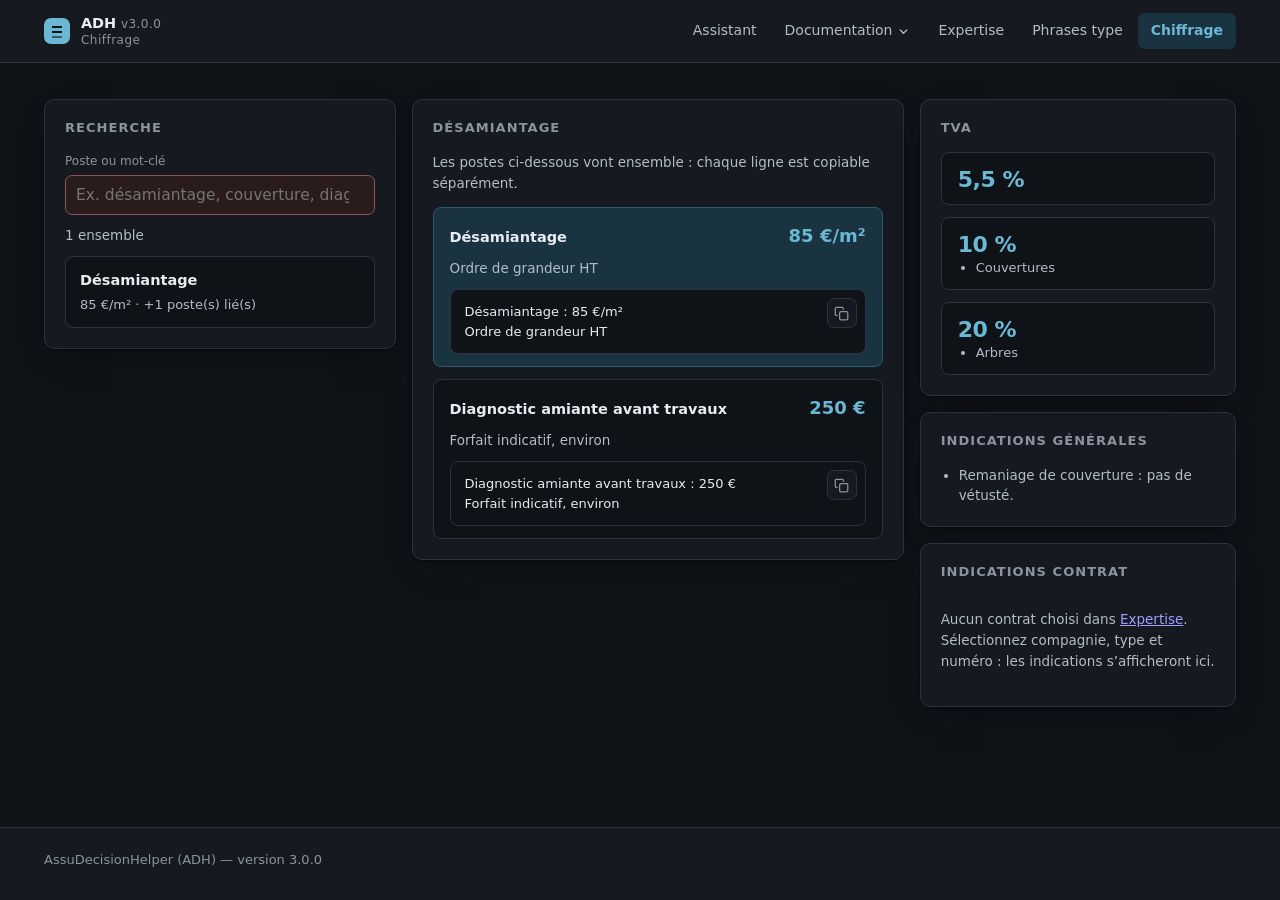
==== commit 9c568501: "Version 3.0.0 - Dark theme" ====
--- a/chiffrage.html
+++ b/chiffrage.html
@@ -3,6 +3,7 @@
   <head>
     <meta charset="utf-8" />
     <meta name="viewport" content="width=device-width, initial-scale=1" />
+    <meta name="theme-color" content="#0f1217" />
     <title>ADH — Chiffrage</title>
     <meta
       name="description"
--- a/assets/styles.css
+++ b/assets/styles.css
@@ -1,31 +1,55 @@
 /* ============================================================
    Aide à la décision conventionnelle — feuille de style
-   Parti pris : clair, sobre, dense en information mais aéré.
+   Parti pris : sombre, sobre, dense en information mais aéré.
    ============================================================ */
 
 :root {
-  --ink: #14181d;
-  --ink-soft: #4a5361;
-  --ink-faint: #7c8593;
-  --line: #e4e7ec;
-  --line-soft: #eef0f4;
-  --bg: #ffffff;
-  --bg-soft: #f7f8fa;
-  --accent: #17607d;
-  --accent-soft: #eaf3f7;
-  --accent-line: #bcd8e3;
-
-  --irsi: #17607d;
-  --irsi-bg: #eaf3f7;
-  --cidecop: #1d6b52;
-  --cidecop-bg: #e9f4ef;
-  --cidepiec: #8a5314;
-  --cidepiec-bg: #fbf1e3;
-  --neutre: #5a6472;
-  --neutre-bg: #f2f4f7;
+  color-scheme: dark;
+
+  --ink: #e8ecf1;
+  --ink-soft: #b4bcc8;
+  --ink-faint: #8b93a0;
+  --line: #2c3340;
+  --line-soft: #232833;
+  --bg: #161a20;
+  --bg-soft: #0f1217;
+  --accent: #6bb8d4;
+  --accent-soft: #1a3340;
+  --accent-line: #2d5a6e;
+  --accent-strong: #8ccce2;
+  --on-accent: #0c1216;
+
+  --irsi: #6bb8d4;
+  --irsi-bg: #1a3340;
+  --cidecop: #6ec9a8;
+  --cidecop-bg: #17352c;
+  --cidepiec: #e0b06a;
+  --cidepiec-bg: #3a2c16;
+  --neutre: #9aa3b0;
+  --neutre-bg: #222830;
+
+  --saisie-bg: #2a1c1c;
+  --saisie-line: #8a5555;
+  --calcule-bg: #1a2833;
+  --calcule-line: #4a7fa3;
+  --calcule-hover-bg: #213445;
+  --calcule-hover-line: #6aa0c4;
+  --ok-bg: #1c3328;
+  --ok-line: #4a8a6e;
+  --warn-bg: #332a16;
+  --warn-line: #a08040;
+  --warn-ink: #e0b06a;
+  --danger-bg: #331c1c;
+  --danger-line: #8a5555;
+  --danger-ink: #e08a7a;
+  --hover-lift: #1e242c;
+  --callout-bg: #2a2518;
+  --callout-line: #6a5a30;
+  --callout-ink: #e0b06a;
+  --callout-mark: #c4a04a;
 
   --radius: 10px;
-  --shadow: 0 1px 2px rgba(20, 24, 29, 0.04), 0 8px 24px -16px rgba(20, 24, 29, 0.18);
+  --shadow: 0 1px 2px rgba(0, 0, 0, 0.45), 0 12px 32px -16px rgba(0, 0, 0, 0.6);
 }
 
 * {
@@ -33,6 +57,7 @@
 }
 
 html {
+  color-scheme: dark;
   -webkit-text-size-adjust: 100%;
 }
 
@@ -112,8 +137,8 @@
   position: absolute;
   inset: 8px 8px auto 8px;
   height: 2px;
-  background: #fff;
-  box-shadow: 0 5px 0 #fff, 0 10px 0 rgba(255, 255, 255, 0.55);
+  background: var(--on-accent);
+  box-shadow: 0 5px 0 var(--on-accent), 0 10px 0 color-mix(in srgb, var(--on-accent) 55%, transparent);
 }
 
 .brand__text {
@@ -338,7 +363,7 @@
 }
 .option:hover {
   border-color: var(--accent-line);
-  background: #fcfdfe;
+  background: var(--hover-lift);
 }
 .option:focus-visible {
   outline: 2px solid var(--accent);
@@ -372,7 +397,7 @@
 .option--hinted .option__key {
   background: var(--accent);
   border-color: var(--accent);
-  color: #fff;
+  color: var(--on-accent);
 }
 
 .option__body {
@@ -438,16 +463,16 @@
 }
 .btn:hover {
   border-color: var(--accent-line);
-  background: #fcfdfe;
+  background: var(--hover-lift);
 }
 .btn--primary {
   background: var(--accent);
   border-color: var(--accent);
-  color: #fff;
+  color: var(--on-accent);
 }
 .btn--primary:hover {
-  background: #14556f;
-  border-color: #14556f;
+  background: var(--accent-strong);
+  border-color: var(--accent-strong);
 }
 .btn--tiny {
   font-size: 12.5px;
@@ -594,7 +619,7 @@
   font-weight: 600;
   padding: 2px 8px;
   border-radius: 20px;
-  background: rgba(255, 255, 255, 0.75);
+  background: color-mix(in srgb, var(--bg) 75%, transparent);
   border: 1px solid var(--tone-line, var(--accent-line));
   color: var(--tone, var(--accent));
 }
@@ -692,16 +717,16 @@
 }
 
 .callout {
-  background: #fffdf7;
-  border: 1px solid #f0e4c8;
+  background: var(--callout-bg);
+  border: 1px solid var(--callout-line);
   border-radius: 8px;
   padding: 14px 16px;
 }
 .callout > h3 {
-  color: #8a6b14;
+  color: var(--callout-ink);
 }
 .callout .list li::before {
-  background: #d9bb6a;
+  background: var(--callout-mark);
 }
 
 .spotlight {
@@ -736,7 +761,7 @@
 .result__foot {
   padding: 18px 30px 22px;
   border-top: 1px solid var(--line-soft);
-  background: #fcfcfd;
+  background: var(--bg);
   display: flex;
   gap: 10px;
   flex-wrap: wrap;
@@ -844,8 +869,8 @@
 /* ---------------- Sources ---------------- */
 
 .reserves {
-  background: #fffdf7;
-  border: 1px solid #f0e4c8;
+  background: var(--callout-bg);
+  border: 1px solid var(--callout-line);
   border-radius: var(--radius);
   padding: 20px 24px 22px;
   margin-bottom: 30px;
@@ -855,7 +880,7 @@
   font-weight: 600;
   letter-spacing: 0.08em;
   text-transform: uppercase;
-  color: #8a6b14;
+  color: var(--callout-ink);
   margin: 0 0 14px;
 }
 .reserves__list {
@@ -1179,9 +1204,9 @@
 /* ---------------- Expertise (formulaire) ---------------- */
 
 .exp-erreur {
-  background: #fdf2f2;
-  border: 1px solid #e8b4b4;
-  color: #8a2b2b;
+  background: var(--danger-bg);
+  border: 1px solid var(--danger-line);
+  color: var(--danger-ink);
   border-radius: var(--radius);
   padding: 12px 16px;
   margin-bottom: 18px;
@@ -1324,8 +1349,8 @@
 }
 
 .saisie {
-  border-color: #d98a8a !important;
-  background: #fdf7f7 !important;
+  border-color: var(--saisie-line) !important;
+  background: var(--saisie-bg) !important;
 }
 
 .combo {
@@ -1405,8 +1430,8 @@
 .calcule,
 output.calcule {
   display: block;
-  border-color: #7aa7c9;
-  background: #f3f8fc;
+  border-color: var(--calcule-line);
+  background: var(--calcule-bg);
   min-height: 38px;
   white-space: pre-wrap;
 }
@@ -1417,16 +1442,16 @@
   cursor: pointer;
 }
 .calcule-wrap.has-texte:hover .calcule {
-  border-color: #5b90b8;
-  background: #eaf2f9;
+  border-color: var(--calcule-hover-line);
+  background: var(--calcule-hover-bg);
 }
 .calcule-wrap.is-copie .calcule {
-  border-color: #b7dbcb;
-  background: #e8f0e9;
+  border-color: var(--ok-line);
+  background: var(--ok-bg);
 }
 .calcule-wrap.is-echec .calcule {
-  border-color: #e6c2c2;
-  background: #fbeceb;
+  border-color: var(--danger-line);
+  background: var(--danger-bg);
 }
 /* Place réservée au bouton (30 px + 5 px de marge) pour que le texte ne passe
    pas dessous. */
@@ -1452,9 +1477,9 @@
 }
 
 .exp-texte {
-  border: 1px solid #7aa7c9;
+  border: 1px solid var(--calcule-line);
   border-radius: 7px;
-  background: #f3f8fc;
+  background: var(--calcule-bg);
   padding: 12px 14px;
   font-size: 14px;
   line-height: 1.55;
@@ -1524,15 +1549,15 @@
   transition: background 0.12s ease, border-color 0.12s ease;
 }
 .copie:hover {
-  background: #eceef2;
+  background: var(--hover-lift);
 }
 .copie.is-copie {
-  background: #e8f0e9;
-  border-color: #b7dbcb;
+  background: var(--ok-bg);
+  border-color: var(--ok-line);
 }
 .copie.is-echec {
-  background: #fbeceb;
-  border-color: #e6c2c2;
+  background: var(--danger-bg);
+  border-color: var(--danger-line);
 }
 .copie__texte {
   margin: 0;
@@ -1567,7 +1592,7 @@
 }
 .copie__bouton.is-fait {
   color: var(--cidecop);
-  border-color: #b7dbcb;
+  border-color: var(--ok-line);
   background: var(--cidecop-bg);
 }
 .copie__icone {
@@ -1653,20 +1678,20 @@
   background: var(--neutre-bg);
 }
 .exp-statut--verifie {
-  border-color: #b7dbcb;
+  border-color: var(--ok-line);
   color: var(--cidecop);
   background: var(--cidecop-bg);
 }
 .exp-statut--deduit,
 .exp-statut--source_secondaire {
-  border-color: #e0cba6;
+  border-color: var(--warn-line);
   color: var(--cidepiec);
   background: var(--cidepiec-bg);
 }
 .exp-statut--a_verifier {
-  border-color: #e6c2c2;
-  color: #96341f;
-  background: #fbeceb;
+  border-color: var(--danger-line);
+  color: var(--danger-ink);
+  background: var(--danger-bg);
 }
 
 .exp-detail {
@@ -1772,6 +1797,17 @@
 textarea.field__input {
   resize: vertical;
   min-height: 58px;
+}
+
+.exp-indic-contrat {
+  margin-top: 16px;
+}
+#exp-indic-contrat-corps {
+  display: grid;
+  gap: 8px;
+}
+#exp-indic-contrat-corps .copie__texte {
+  font-size: 13.5px;
 }
 
 /* ---------------- Aide chiffrage (barre sous le formulaire) ---------------- */
@@ -1927,7 +1963,7 @@
   color: inherit;
 }
 .chf-resultat__btn:hover {
-  background: #eceef2;
+  background: var(--hover-lift);
   border-color: var(--accent-line);
 }
 .chf-resultat__btn.is-active {
